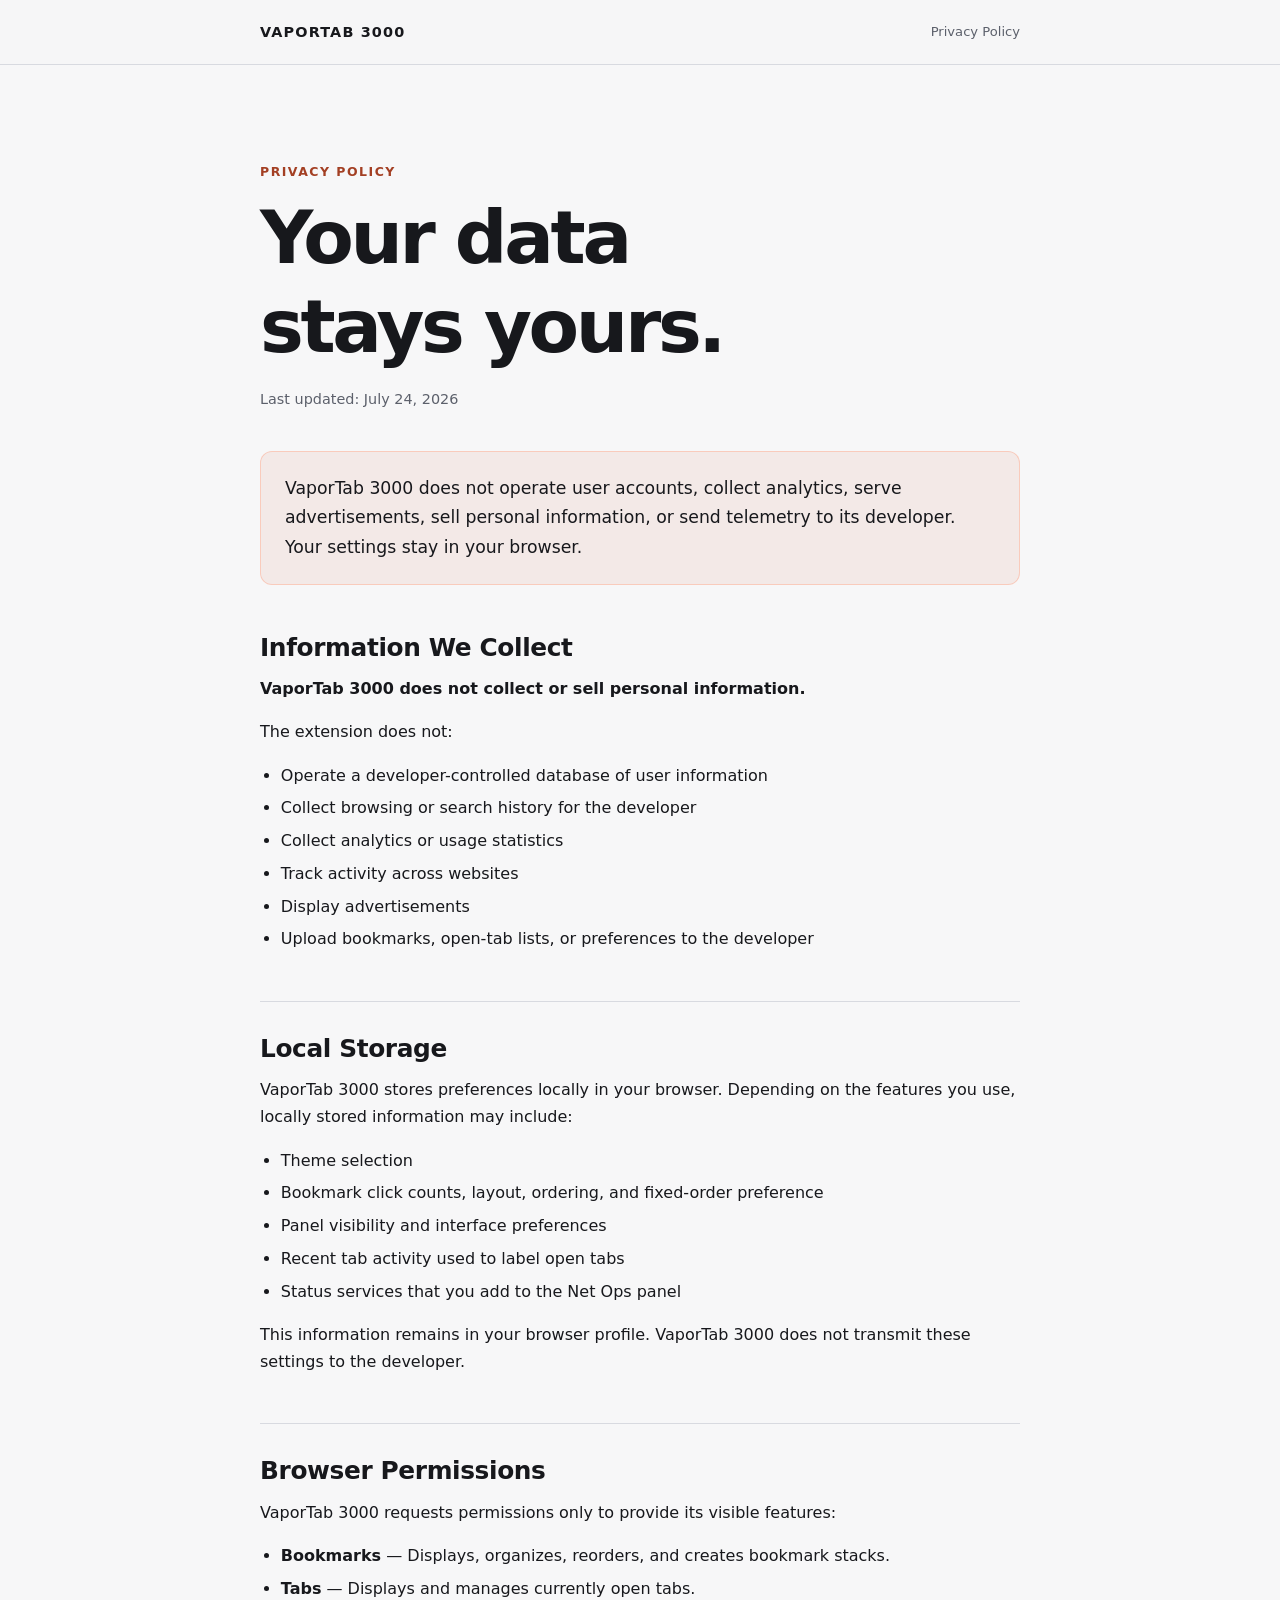
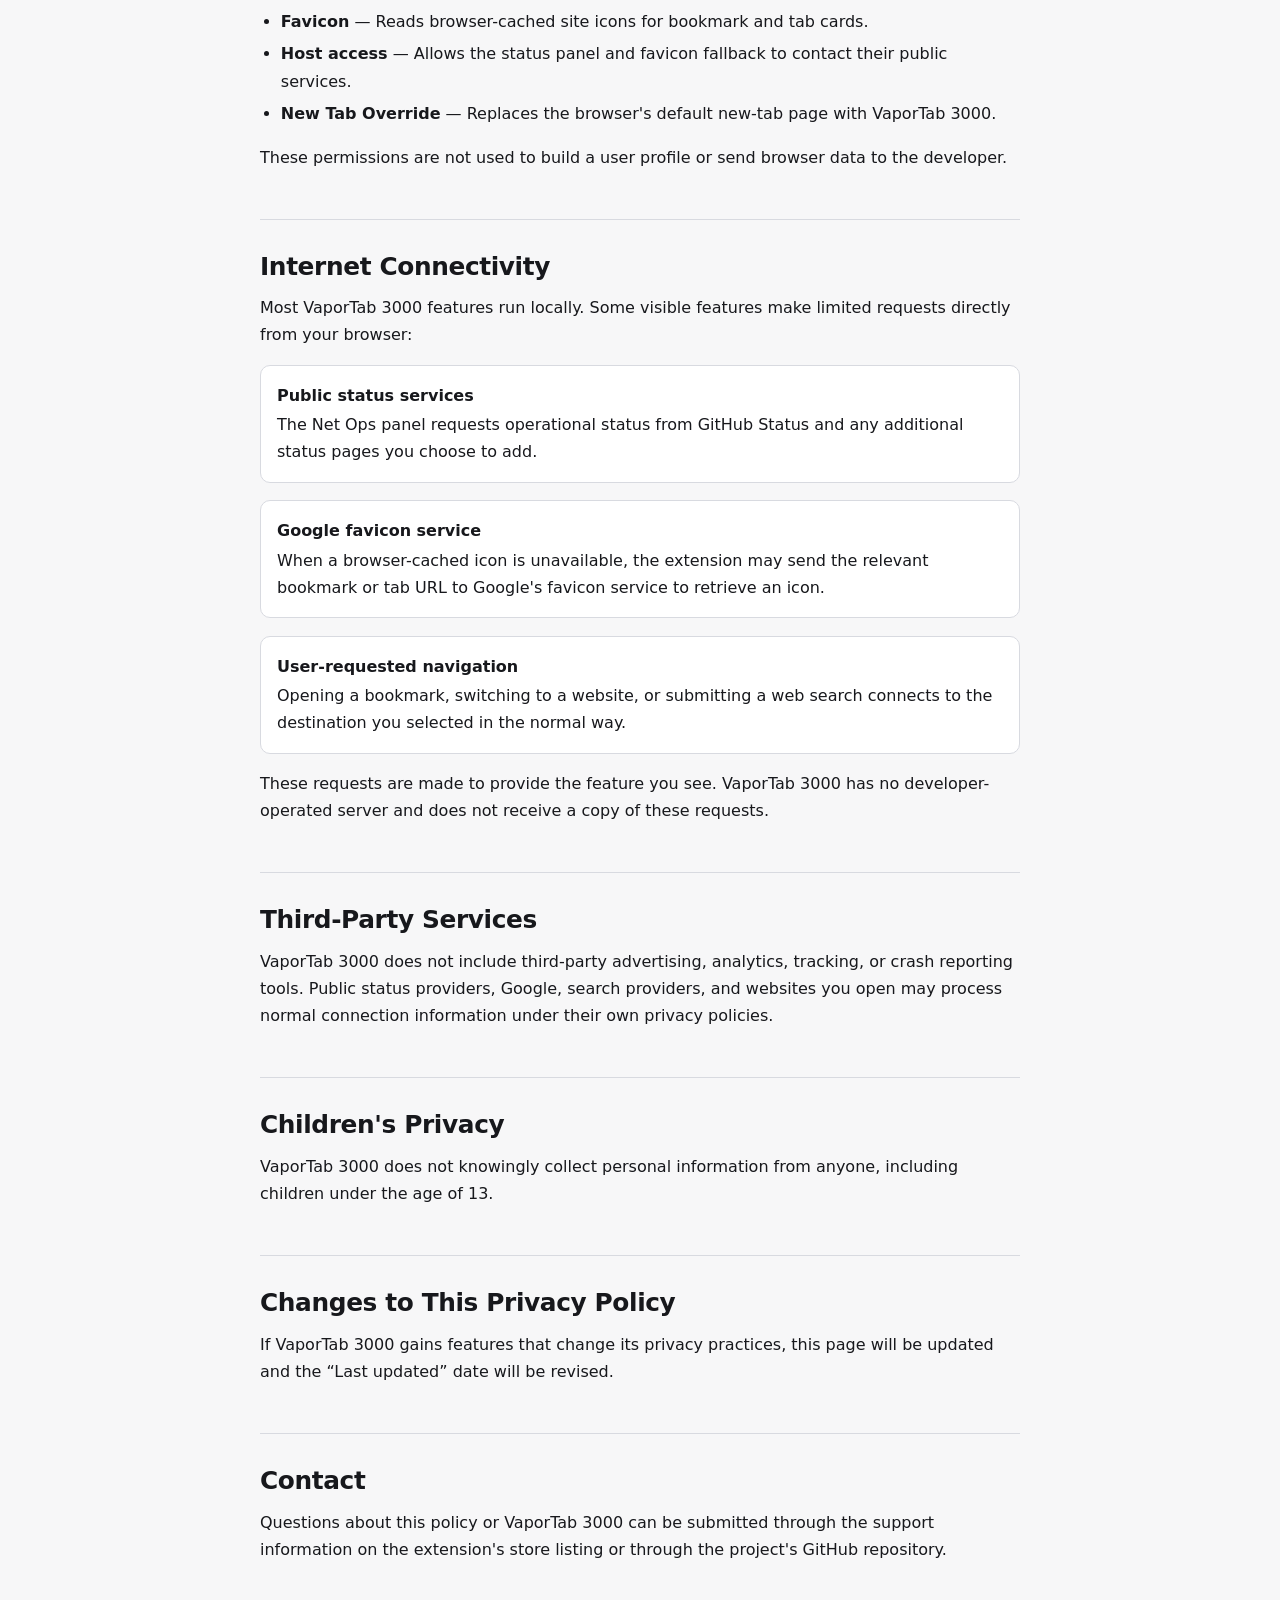
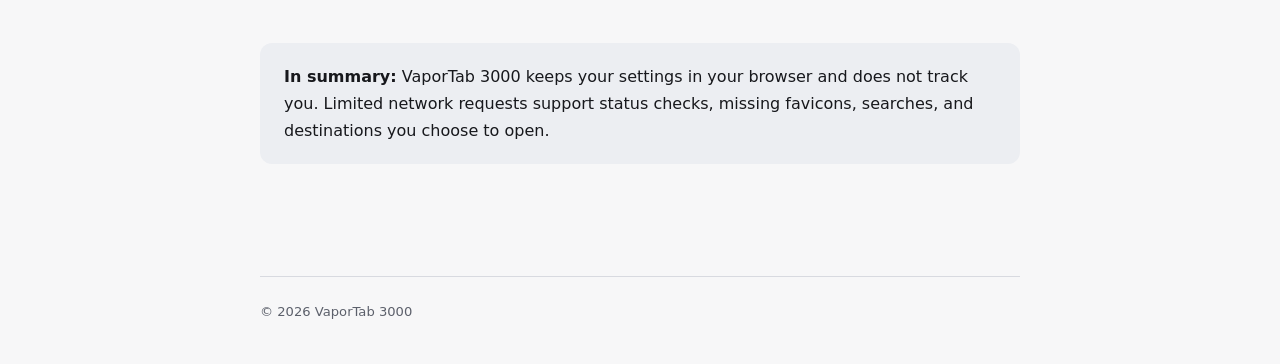
==== index.html @ 1e695dc2 "prepare for release on chrome extention store and firefox extention store" ====
<!doctype html>
<html lang="en">
<head>
  <meta charset="utf-8">
  <meta name="viewport" content="width=device-width, initial-scale=1">
  <meta name="description" content="Privacy Policy for the VaporTab 3000 browser extension.">
  <meta name="color-scheme" content="dark light">
  <title>Privacy Policy | VaporTab 3000</title>
  <style>
    :root {
      color-scheme: dark;
      --background: #111217;
      --surface: #191b22;
      --surface-raised: #20232c;
      --border: #343845;
      --text: #f2f3f7;
      --muted: #b6bac6;
      --accent: #ff9b7a;
      --accent-soft: rgba(255, 155, 122, 0.12);
      --link: #ffc964;
      --content-width: 760px;
    }

    * {
      box-sizing: border-box;
    }

    html {
      scroll-behavior: smooth;
    }

    body {
      min-height: 100vh;
      margin: 0;
      background: var(--background);
      color: var(--text);
      font-family: Inter, ui-sans-serif, system-ui, -apple-system, BlinkMacSystemFont, "Segoe UI", sans-serif;
      font-size: 1rem;
      line-height: 1.7;
    }

    a {
      color: var(--link);
      text-underline-offset: 0.18em;
    }

    a:hover {
      text-decoration-thickness: 2px;
    }

    .site-header {
      border-bottom: 1px solid var(--border);
      background: rgba(17, 18, 23, 0.92);
    }

    .header-inner,
    main,
    footer {
      width: min(calc(100% - 2rem), var(--content-width));
      margin-inline: auto;
    }

    .header-inner {
      display: flex;
      align-items: center;
      justify-content: space-between;
      min-height: 64px;
      gap: 1rem;
    }

    .brand {
      color: var(--text);
      font-size: 0.9rem;
      font-weight: 750;
      letter-spacing: 0.08em;
      text-decoration: none;
      text-transform: uppercase;
    }

    .document-label {
      color: var(--muted);
      font-size: 0.82rem;
    }

    main {
      padding-block: clamp(3rem, 8vw, 6rem);
    }

    .eyebrow {
      margin: 0 0 0.75rem;
      color: var(--accent);
      font-size: 0.78rem;
      font-weight: 750;
      letter-spacing: 0.12em;
      text-transform: uppercase;
    }

    h1,
    h2 {
      line-height: 1.2;
      text-wrap: balance;
    }

    h1 {
      max-width: 12ch;
      margin: 0;
      font-size: clamp(2.4rem, 8vw, 4.6rem);
      letter-spacing: -0.045em;
    }

    h2 {
      margin: 0 0 0.8rem;
      font-size: clamp(1.25rem, 3vw, 1.55rem);
      letter-spacing: -0.015em;
    }

    p,
    ul {
      margin-top: 0;
    }

    .updated {
      margin: 1rem 0 0;
      color: var(--muted);
      font-size: 0.9rem;
    }

    .summary {
      margin: 2.5rem 0 1rem;
      padding: 1.35rem 1.5rem;
      border: 1px solid rgba(255, 155, 122, 0.4);
      border-radius: 12px;
      background: var(--accent-soft);
      font-size: 1.08rem;
    }

    .summary strong {
      color: var(--accent);
    }

    .policy-section {
      padding-block: 2rem;
      border-bottom: 1px solid var(--border);
    }

    .policy-section:last-of-type {
      border-bottom: 0;
    }

    ul {
      padding-left: 1.3rem;
    }

    li + li {
      margin-top: 0.35rem;
    }

    .service-list {
      display: grid;
      gap: 0.75rem;
      padding: 0;
      list-style: none;
    }

    .service-list li {
      padding: 1rem;
      border: 1px solid var(--border);
      border-radius: 10px;
      background: var(--surface);
    }

    .service-list strong {
      display: block;
      margin-bottom: 0.15rem;
      color: var(--text);
    }

    .closing {
      margin-top: 2rem;
      padding: 1.25rem 1.5rem;
      border-radius: 12px;
      background: var(--surface-raised);
    }

    footer {
      padding-block: 1.5rem 2.5rem;
      border-top: 1px solid var(--border);
      color: var(--muted);
      font-size: 0.82rem;
    }

    footer p {
      margin: 0;
    }

    @media (max-width: 520px) {
      .header-inner {
        align-items: flex-start;
        flex-direction: column;
        justify-content: center;
        padding-block: 0.8rem;
      }

      .summary,
      .closing {
        padding: 1.1rem;
      }
    }

    @media (prefers-color-scheme: light) {
      :root {
        color-scheme: light;
        --background: #f7f7f8;
        --surface: #ffffff;
        --surface-raised: #eceef2;
        --border: #d8dae0;
        --text: #17181c;
        --muted: #5c606b;
        --accent: #a33f23;
        --accent-soft: rgba(196, 75, 42, 0.08);
        --link: #875500;
      }

      .site-header {
        background: rgba(247, 247, 248, 0.92);
      }
    }

    @media print {
      :root {
        color-scheme: light;
        --background: #ffffff;
        --surface: #ffffff;
        --surface-raised: #f3f3f3;
        --border: #cccccc;
        --text: #000000;
        --muted: #444444;
        --accent: #000000;
        --accent-soft: #f3f3f3;
        --link: #000000;
      }

      .site-header {
        display: none;
      }

      main {
        padding-block: 0;
      }
    }
  </style>
</head>
<body>
  <header class="site-header">
    <div class="header-inner">
      <a class="brand" href="./" aria-label="VaporTab 3000 privacy policy">VaporTab 3000</a>
      <span class="document-label">Privacy Policy</span>
    </div>
  </header>

  <main>
    <p class="eyebrow">Privacy Policy</p>
    <h1>Your data stays yours.</h1>
    <p class="updated">Last updated: <time datetime="2026-07-24">July 24, 2026</time></p>

    <p class="summary">
      VaporTab 3000 does not operate user accounts, collect analytics, serve advertisements,
      sell personal information, or send telemetry to its developer. Your settings stay in
      your browser.
    </p>

    <section class="policy-section" aria-labelledby="information">
      <h2 id="information">Information We Collect</h2>
      <p><strong>VaporTab 3000 does not collect or sell personal information.</strong></p>
      <p>The extension does not:</p>
      <ul>
        <li>Operate a developer-controlled database of user information</li>
        <li>Collect browsing or search history for the developer</li>
        <li>Collect analytics or usage statistics</li>
        <li>Track activity across websites</li>
        <li>Display advertisements</li>
        <li>Upload bookmarks, open-tab lists, or preferences to the developer</li>
      </ul>
    </section>

    <section class="policy-section" aria-labelledby="local-storage">
      <h2 id="local-storage">Local Storage</h2>
      <p>
        VaporTab 3000 stores preferences locally in your browser. Depending on the features
        you use, locally stored information may include:
      </p>
      <ul>
        <li>Theme selection</li>
        <li>Bookmark click counts, layout, ordering, and fixed-order preference</li>
        <li>Panel visibility and interface preferences</li>
        <li>Recent tab activity used to label open tabs</li>
        <li>Status services that you add to the Net Ops panel</li>
      </ul>
      <p>
        This information remains in your browser profile. VaporTab 3000 does not transmit
        these settings to the developer.
      </p>
    </section>

    <section class="policy-section" aria-labelledby="permissions">
      <h2 id="permissions">Browser Permissions</h2>
      <p>VaporTab 3000 requests permissions only to provide its visible features:</p>
      <ul>
        <li><strong>Bookmarks</strong> — Displays, organizes, reorders, and creates bookmark stacks.</li>
        <li><strong>Tabs</strong> — Displays and manages currently open tabs.</li>
        <li><strong>Favicon</strong> — Reads browser-cached site icons for bookmark and tab cards.</li>
        <li><strong>Host access</strong> — Allows the status panel and favicon fallback to contact their public services.</li>
        <li><strong>New Tab Override</strong> — Replaces the browser's default new-tab page with VaporTab 3000.</li>
      </ul>
      <p>These permissions are not used to build a user profile or send browser data to the developer.</p>
    </section>

    <section class="policy-section" aria-labelledby="connectivity">
      <h2 id="connectivity">Internet Connectivity</h2>
      <p>
        Most VaporTab 3000 features run locally. Some visible features make limited requests
        directly from your browser:
      </p>
      <ul class="service-list">
        <li>
          <strong>Public status services</strong>
          The Net Ops panel requests operational status from GitHub Status and any additional
          status pages you choose to add.
        </li>
        <li>
          <strong>Google favicon service</strong>
          When a browser-cached icon is unavailable, the extension may send the relevant
          bookmark or tab URL to Google's favicon service to retrieve an icon.
        </li>
        <li>
          <strong>User-requested navigation</strong>
          Opening a bookmark, switching to a website, or submitting a web search connects to
          the destination you selected in the normal way.
        </li>
      </ul>
      <p>
        These requests are made to provide the feature you see. VaporTab 3000 has no
        developer-operated server and does not receive a copy of these requests.
      </p>
    </section>

    <section class="policy-section" aria-labelledby="third-parties">
      <h2 id="third-parties">Third-Party Services</h2>
      <p>
        VaporTab 3000 does not include third-party advertising, analytics, tracking, or crash
        reporting tools. Public status providers, Google, search providers, and websites you
        open may process normal connection information under their own privacy policies.
      </p>
    </section>

    <section class="policy-section" aria-labelledby="children">
      <h2 id="children">Children's Privacy</h2>
      <p>
        VaporTab 3000 does not knowingly collect personal information from anyone, including
        children under the age of 13.
      </p>
    </section>

    <section class="policy-section" aria-labelledby="changes">
      <h2 id="changes">Changes to This Privacy Policy</h2>
      <p>
        If VaporTab 3000 gains features that change its privacy practices, this page will be
        updated and the “Last updated” date will be revised.
      </p>
    </section>

    <section class="policy-section" aria-labelledby="contact">
      <h2 id="contact">Contact</h2>
      <p>
        Questions about this policy or VaporTab 3000 can be submitted through the support
        information on the extension's store listing or through the project's GitHub repository.
      </p>
    </section>

    <p class="closing">
      <strong>In summary:</strong> VaporTab 3000 keeps your settings in your browser and does
      not track you. Limited network requests support status checks, missing favicons, searches,
      and destinations you choose to open.
    </p>
  </main>

  <footer>
    <p>&copy; 2026 VaporTab 3000</p>
  </footer>
</body>
</html>
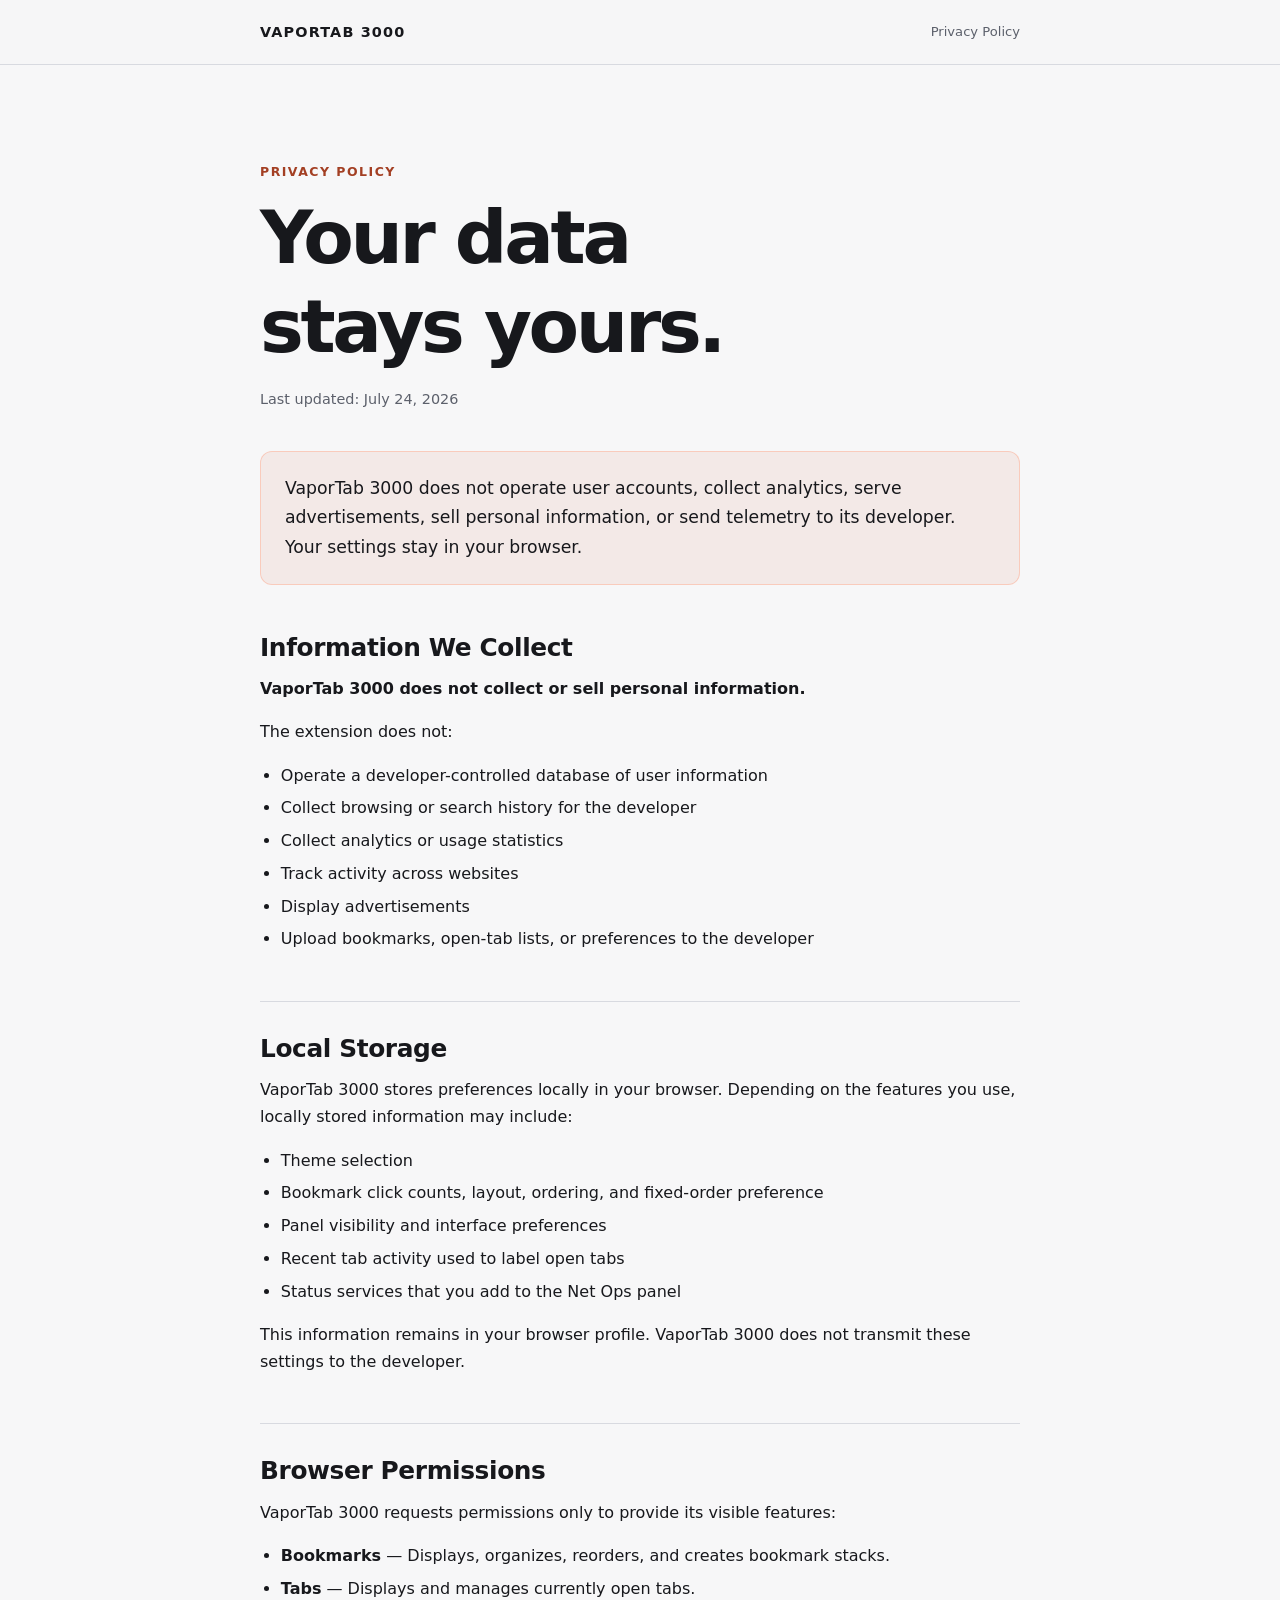
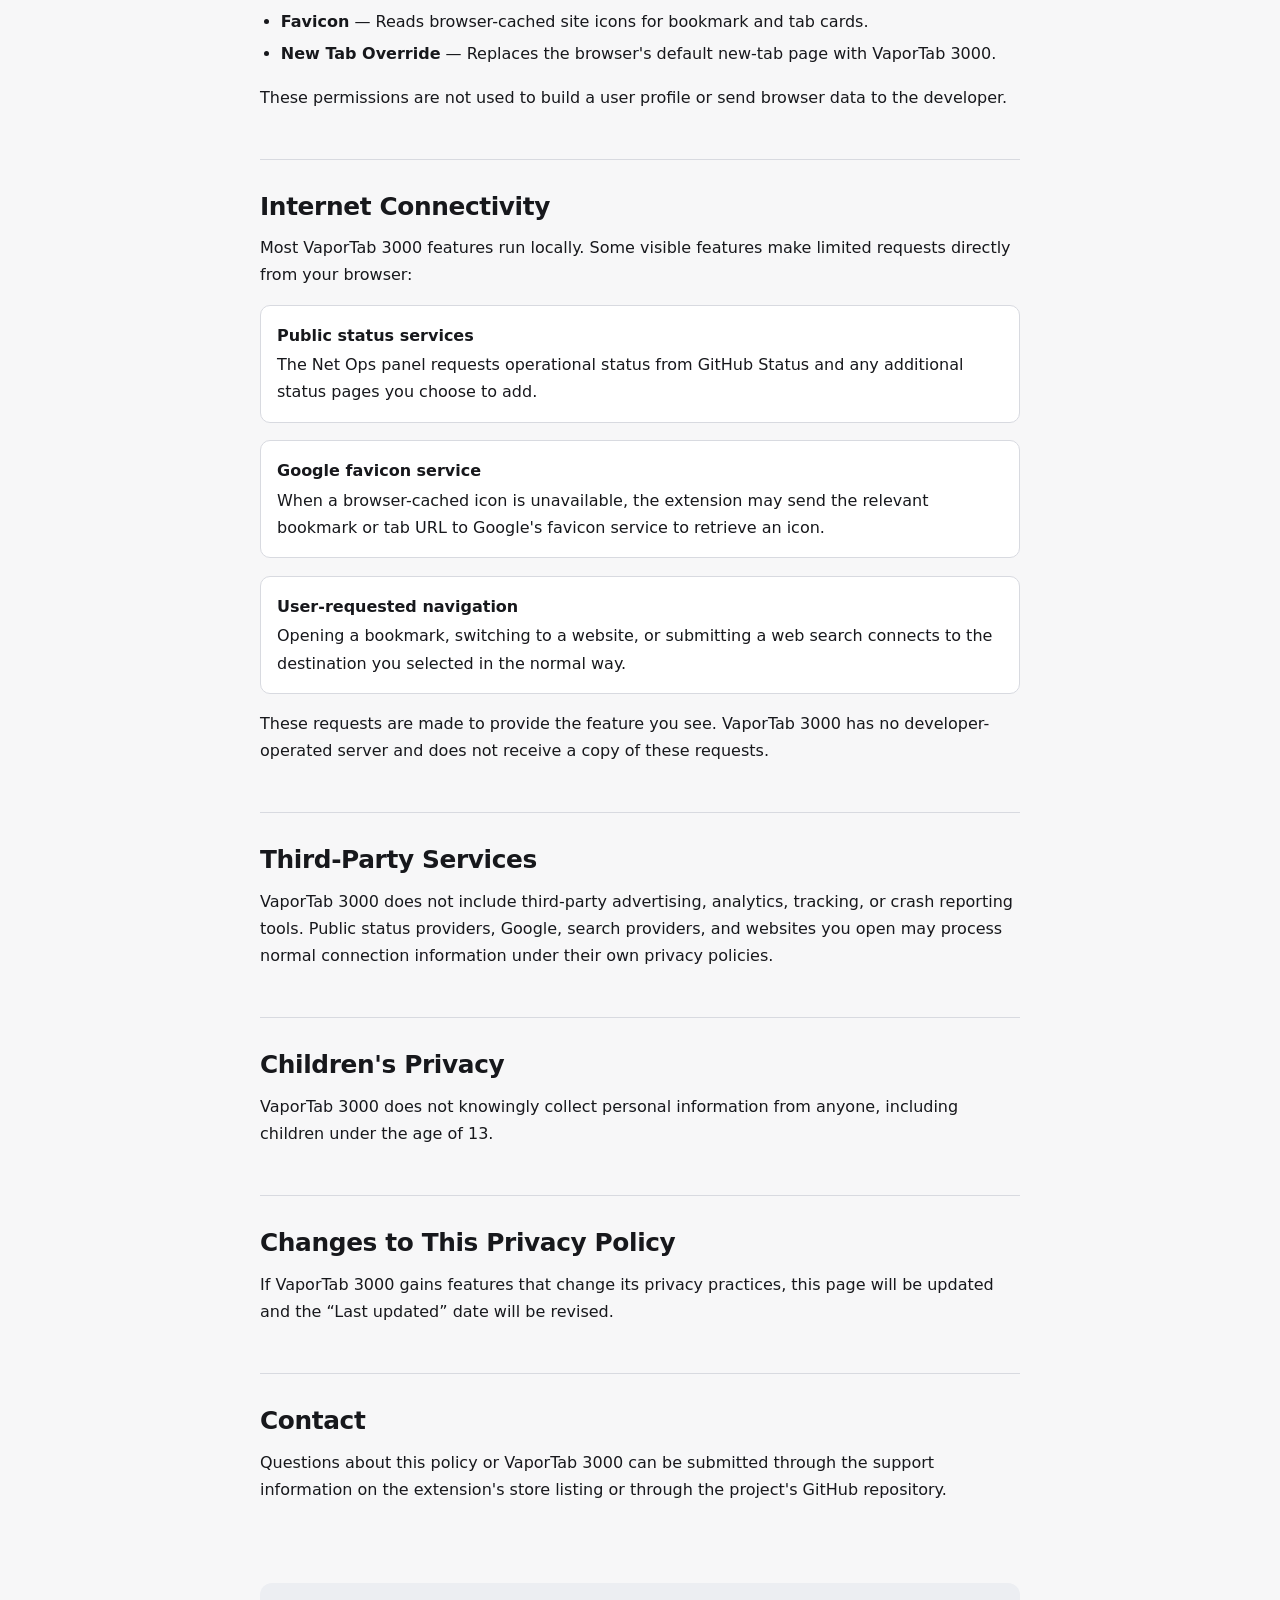
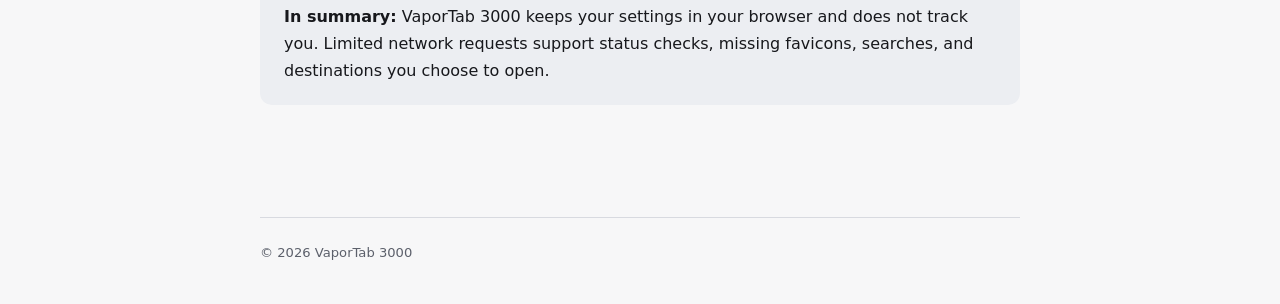
==== commit ea2f21b6: "prepare for release on chrome extention store and firefox extention store" ====
--- a/index.html
+++ b/index.html
@@ -309,7 +309,6 @@
         <li><strong>Bookmarks</strong> — Displays, organizes, reorders, and creates bookmark stacks.</li>
         <li><strong>Tabs</strong> — Displays and manages currently open tabs.</li>
         <li><strong>Favicon</strong> — Reads browser-cached site icons for bookmark and tab cards.</li>
-        <li><strong>Host access</strong> — Allows the status panel and favicon fallback to contact their public services.</li>
         <li><strong>New Tab Override</strong> — Replaces the browser's default new-tab page with VaporTab 3000.</li>
       </ul>
       <p>These permissions are not used to build a user profile or send browser data to the developer.</p>
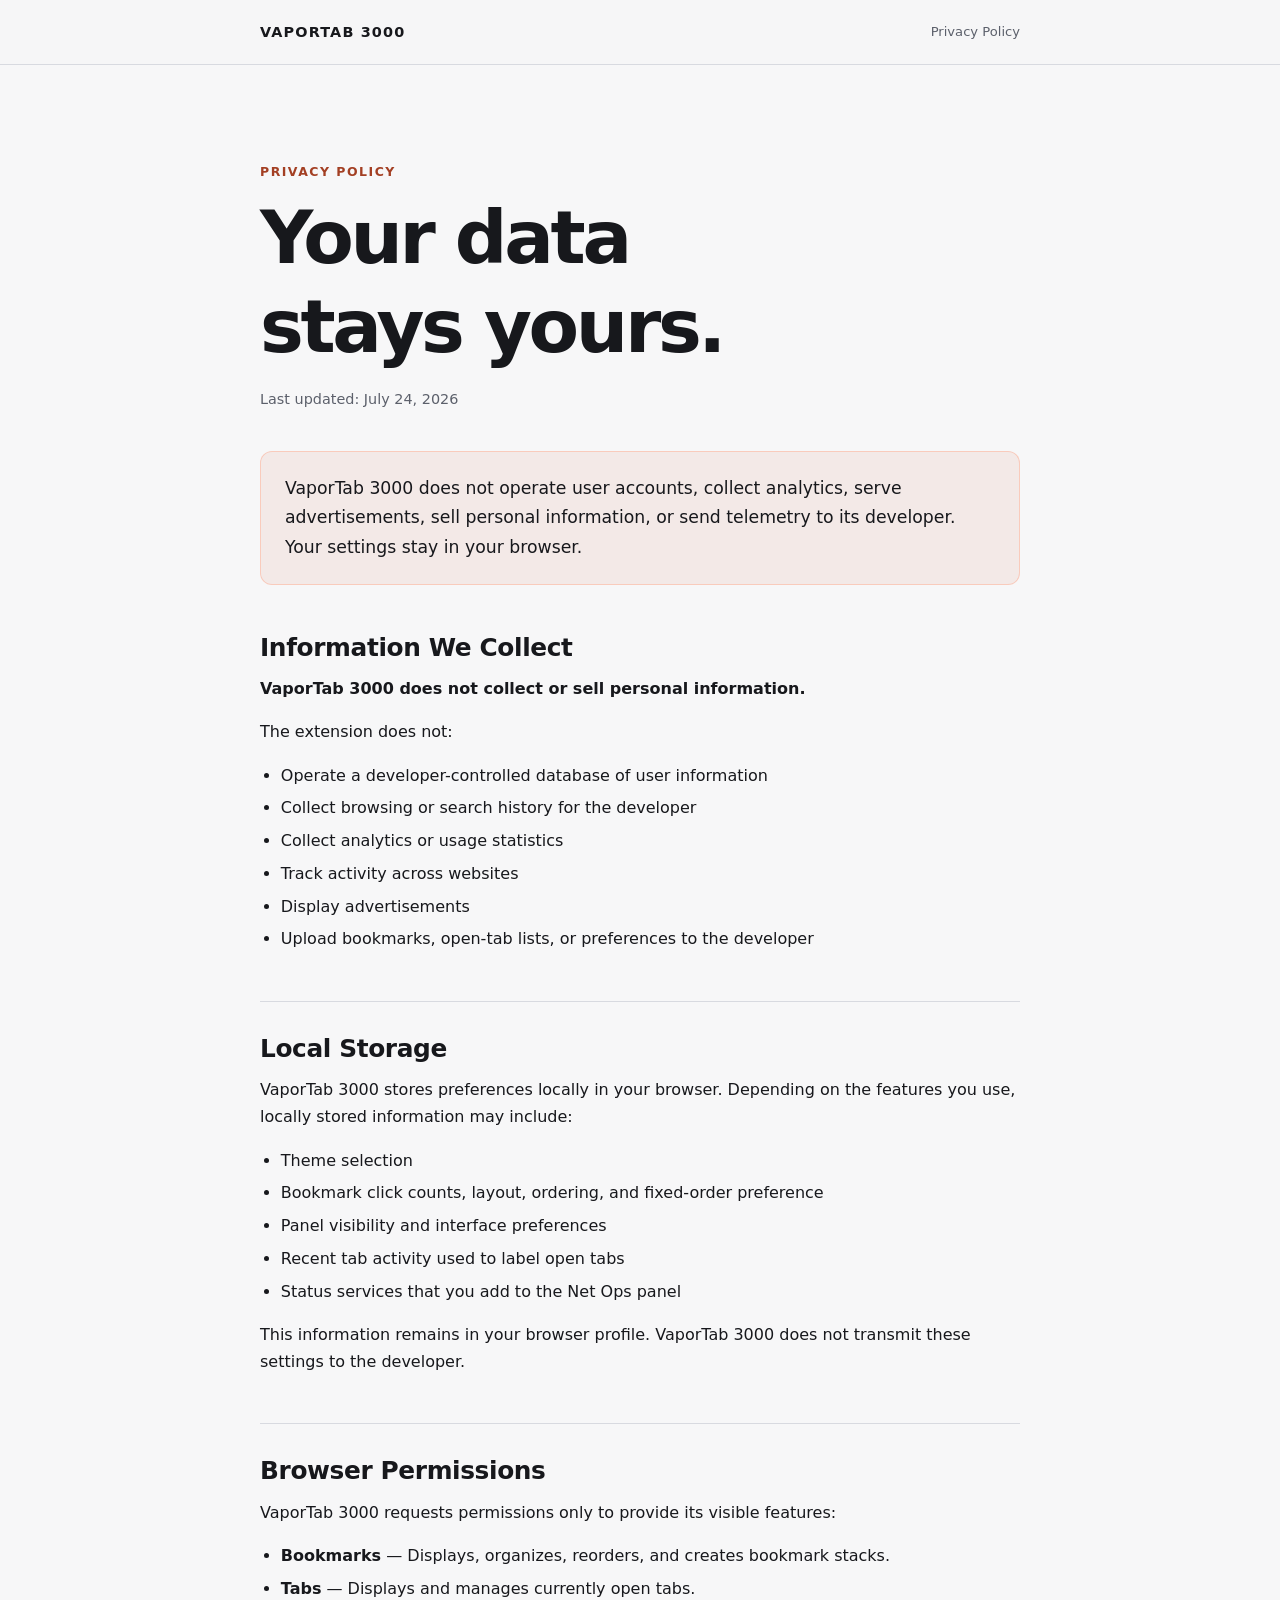
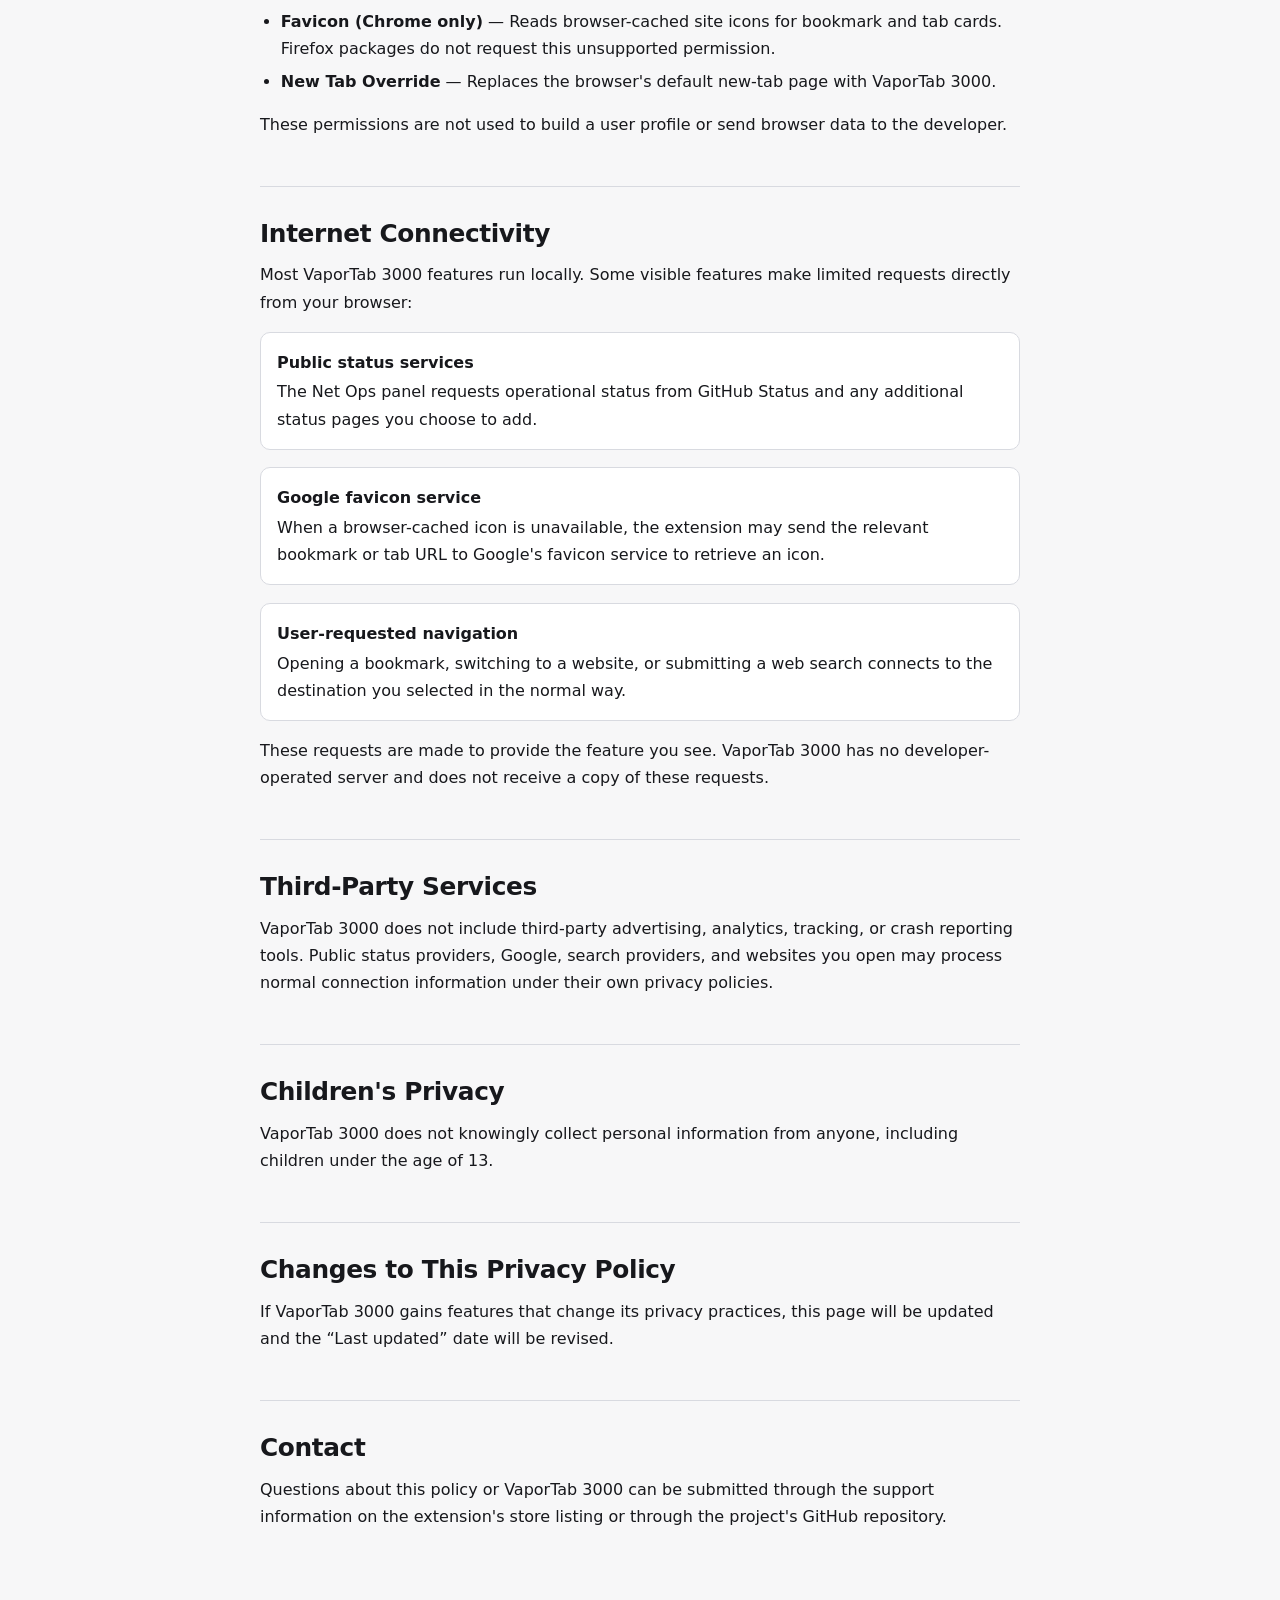
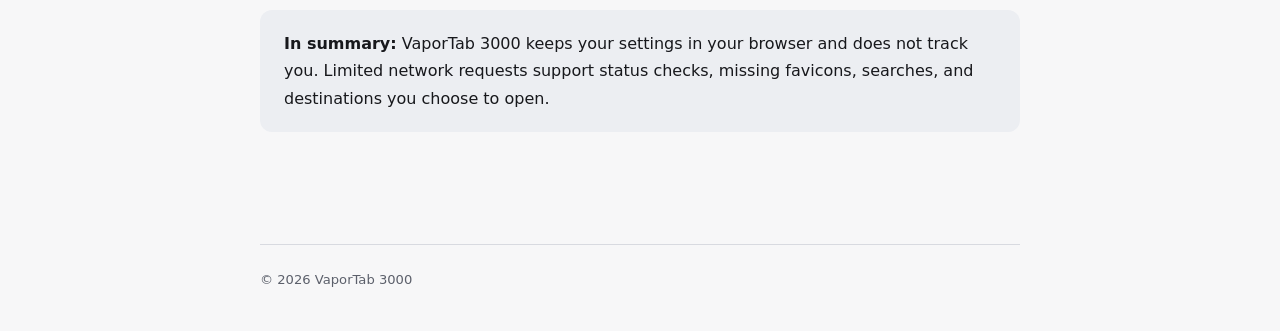
==== commit 063b4654: "corrected issue with firefox not needing favicion permisions" ====
--- a/index.html
+++ b/index.html
@@ -308,7 +308,7 @@
       <ul>
         <li><strong>Bookmarks</strong> — Displays, organizes, reorders, and creates bookmark stacks.</li>
         <li><strong>Tabs</strong> — Displays and manages currently open tabs.</li>
-        <li><strong>Favicon</strong> — Reads browser-cached site icons for bookmark and tab cards.</li>
+        <li><strong>Favicon (Chrome only)</strong> — Reads browser-cached site icons for bookmark and tab cards. Firefox packages do not request this unsupported permission.</li>
         <li><strong>New Tab Override</strong> — Replaces the browser's default new-tab page with VaporTab 3000.</li>
       </ul>
       <p>These permissions are not used to build a user profile or send browser data to the developer.</p>
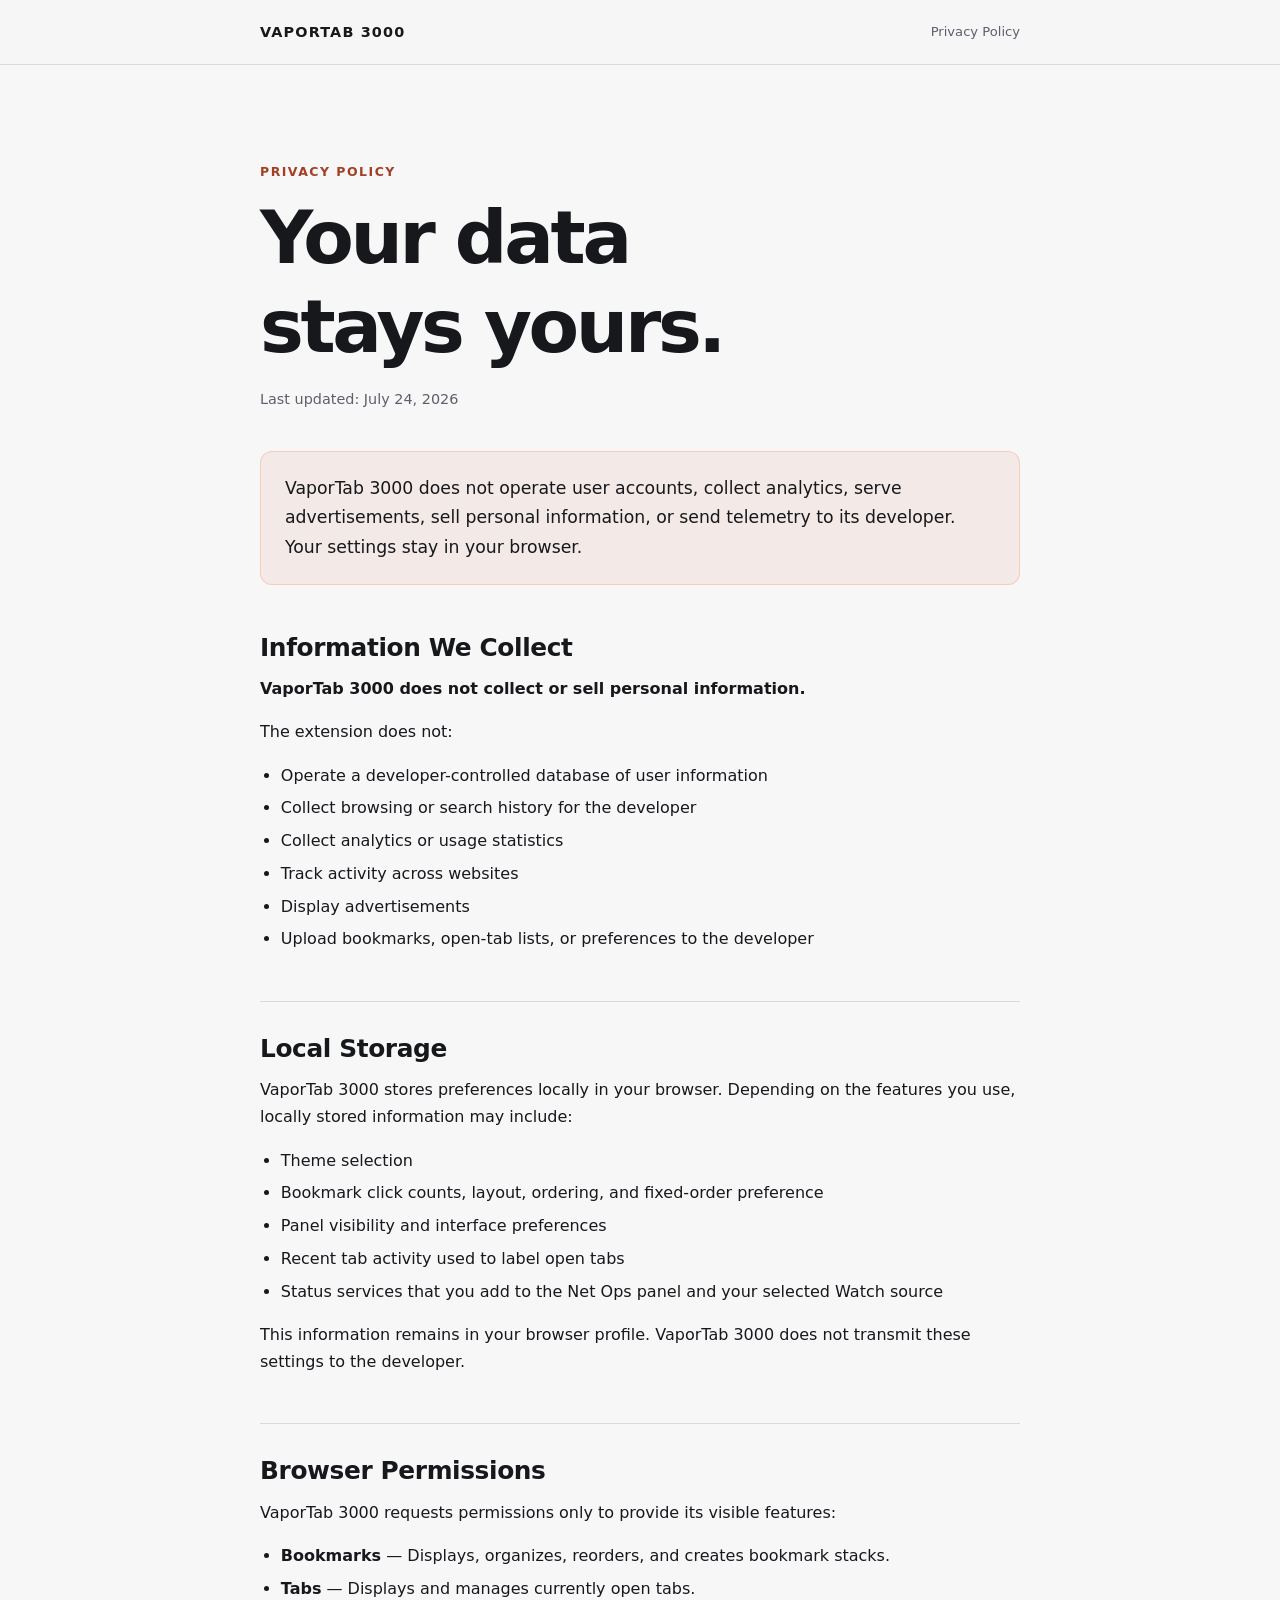
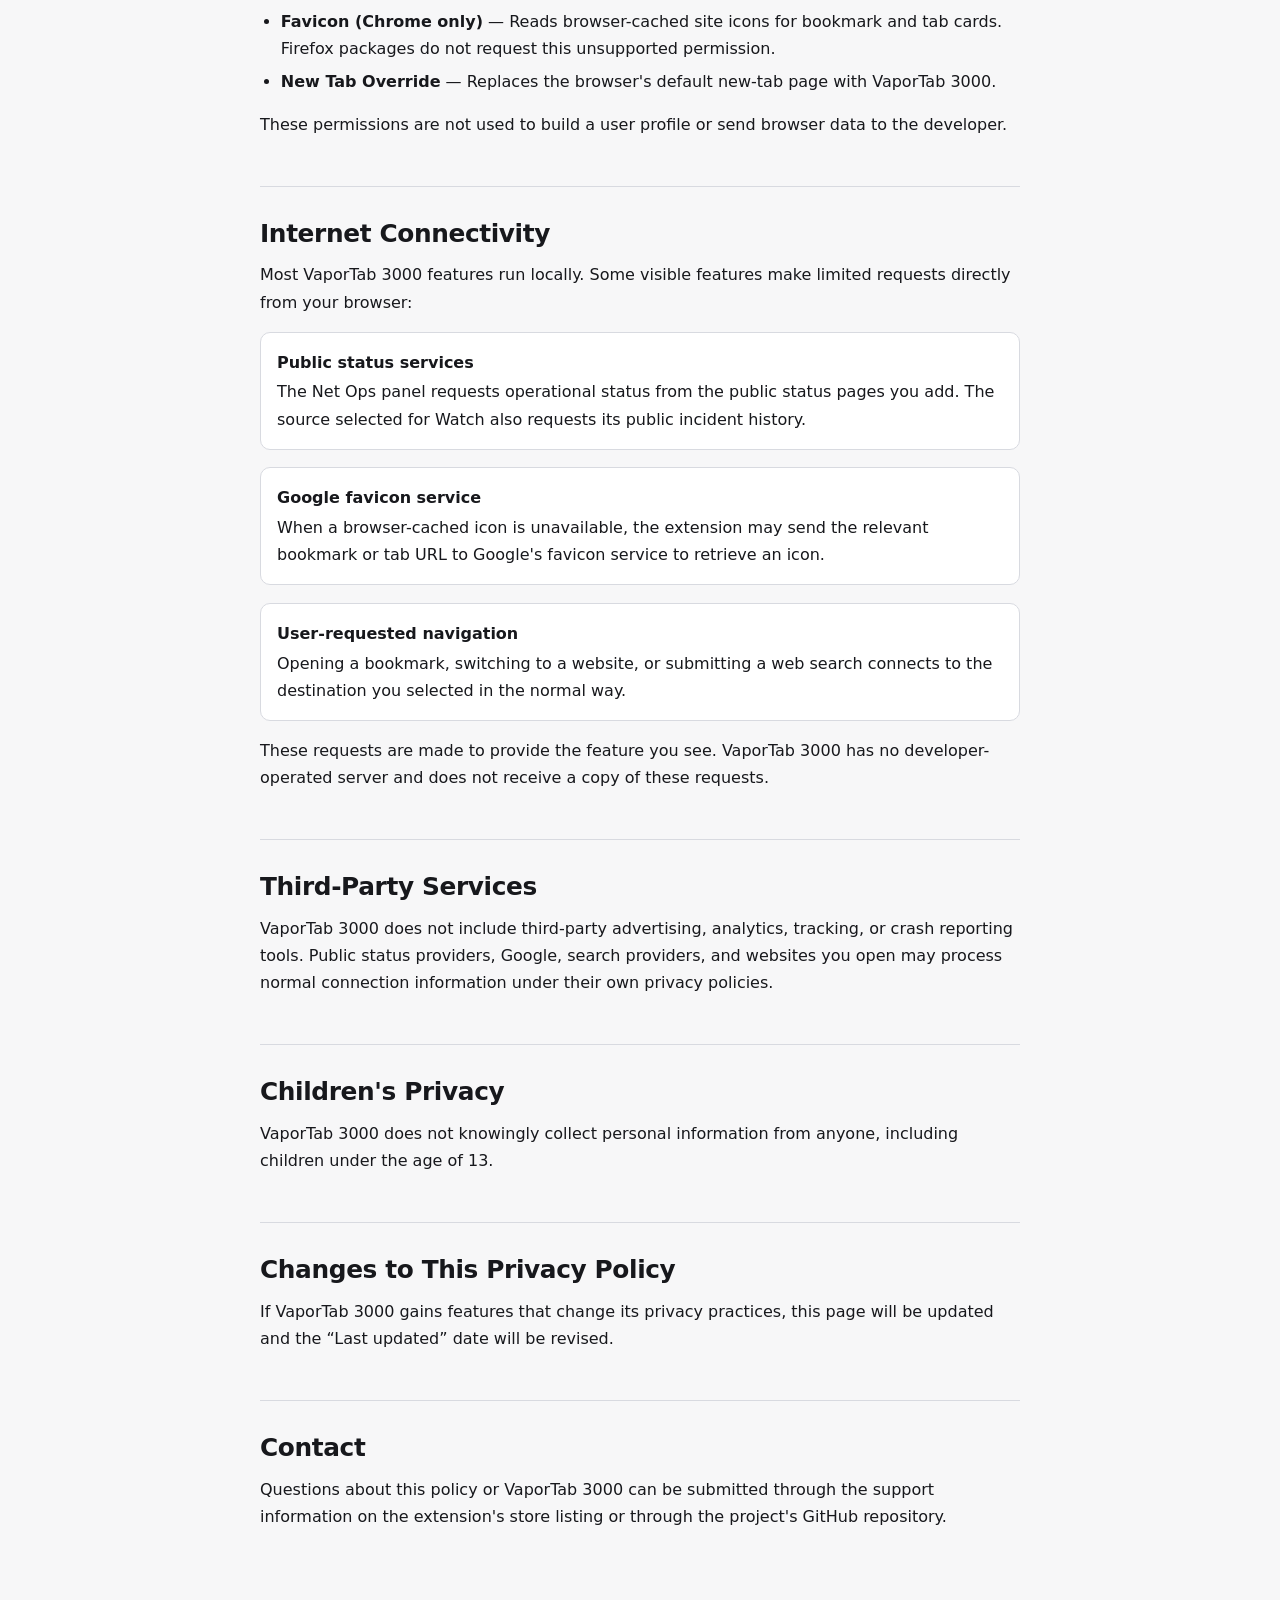
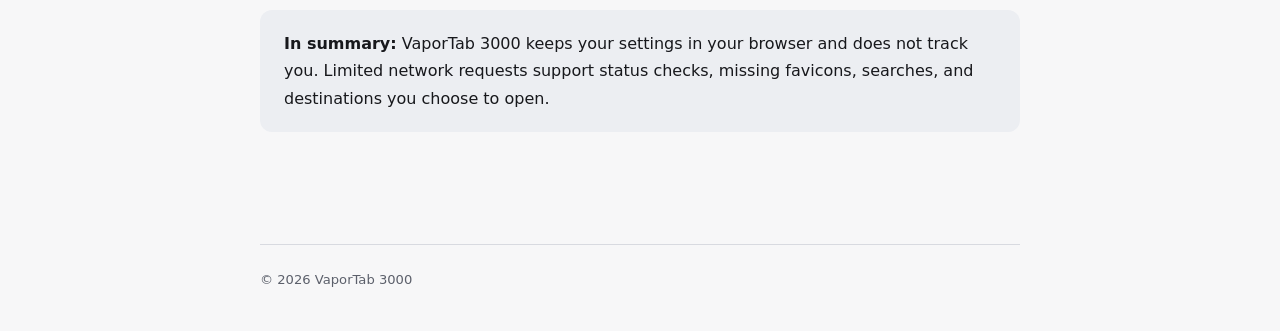
==== commit edbb218a: "feat: add guided tour, stack editing, and configurable Net Ops" ====
--- a/index.html
+++ b/index.html
@@ -294,7 +294,7 @@
         <li>Bookmark click counts, layout, ordering, and fixed-order preference</li>
         <li>Panel visibility and interface preferences</li>
         <li>Recent tab activity used to label open tabs</li>
-        <li>Status services that you add to the Net Ops panel</li>
+        <li>Status services that you add to the Net Ops panel and your selected Watch source</li>
       </ul>
       <p>
         This information remains in your browser profile. VaporTab 3000 does not transmit
@@ -323,8 +323,8 @@
       <ul class="service-list">
         <li>
           <strong>Public status services</strong>
-          The Net Ops panel requests operational status from GitHub Status and any additional
-          status pages you choose to add.
+          The Net Ops panel requests operational status from the public status pages you add.
+          The source selected for Watch also requests its public incident history.
         </li>
         <li>
           <strong>Google favicon service</strong>
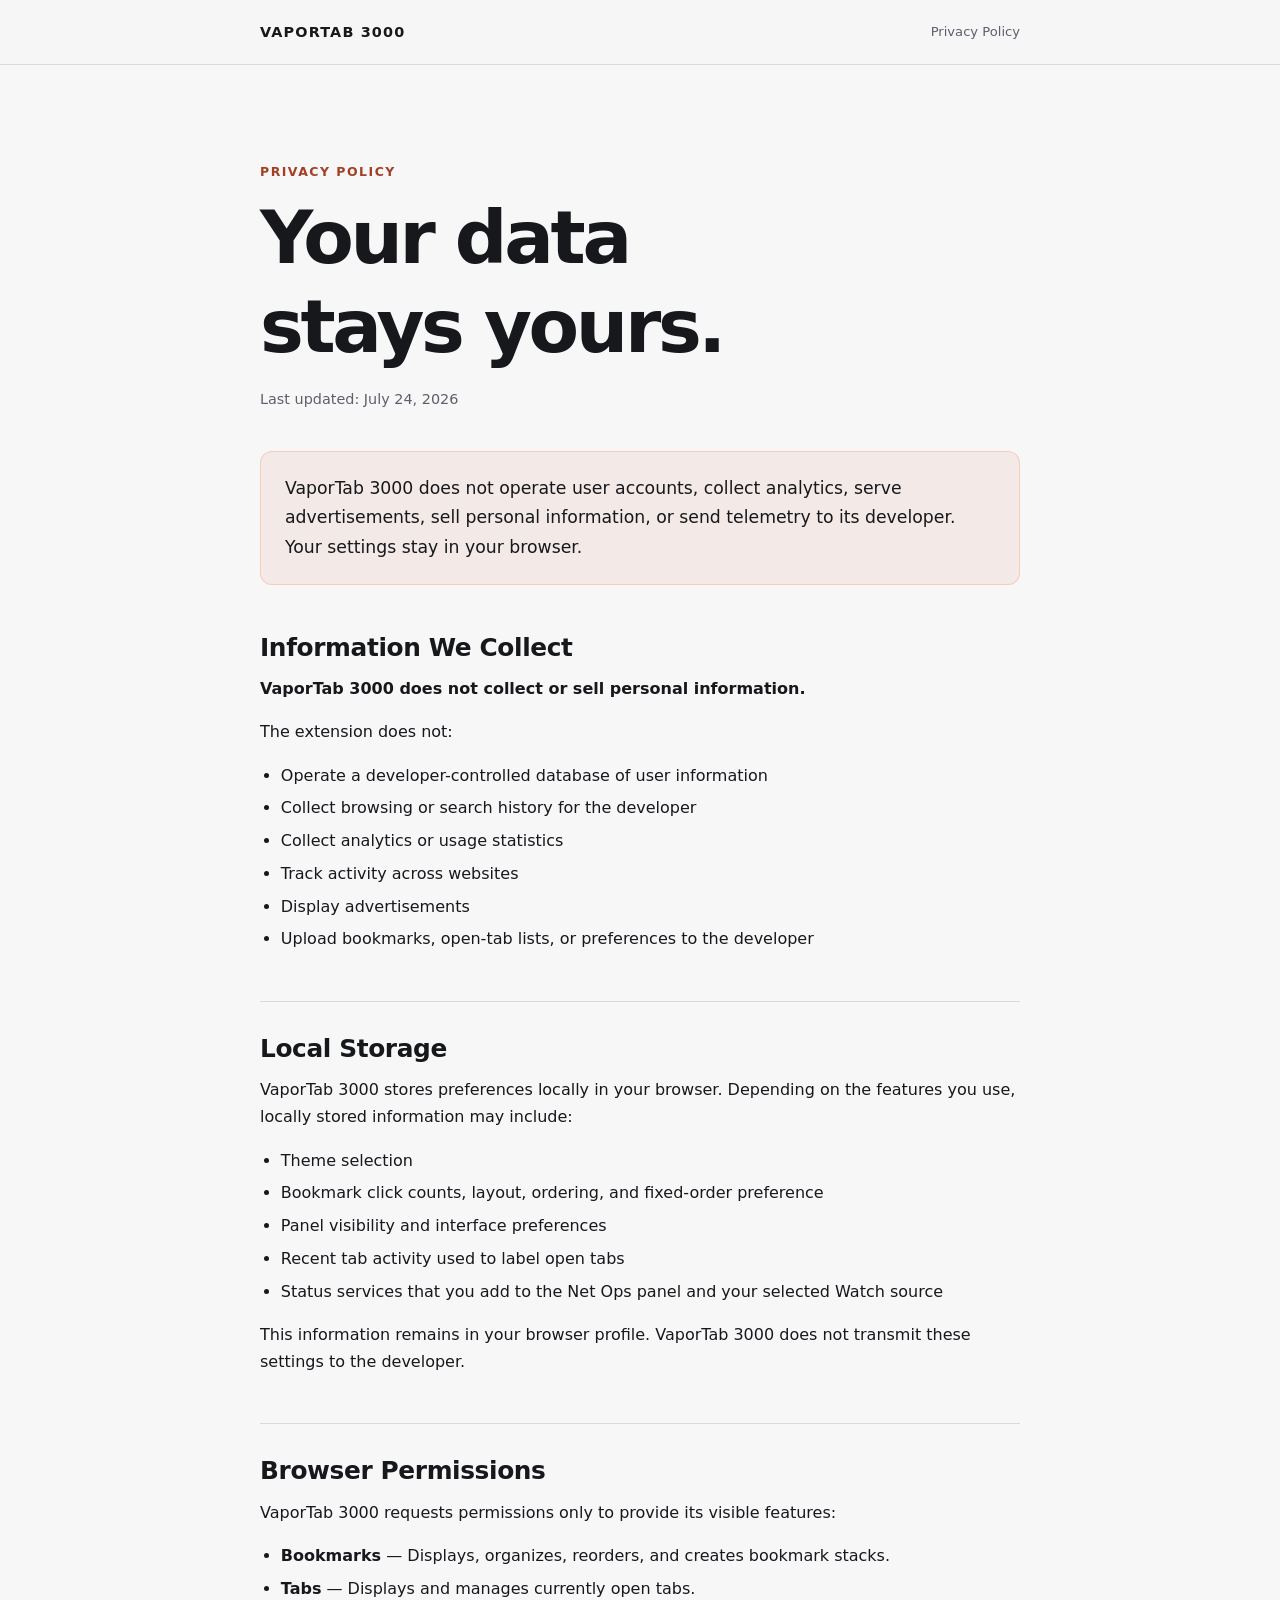
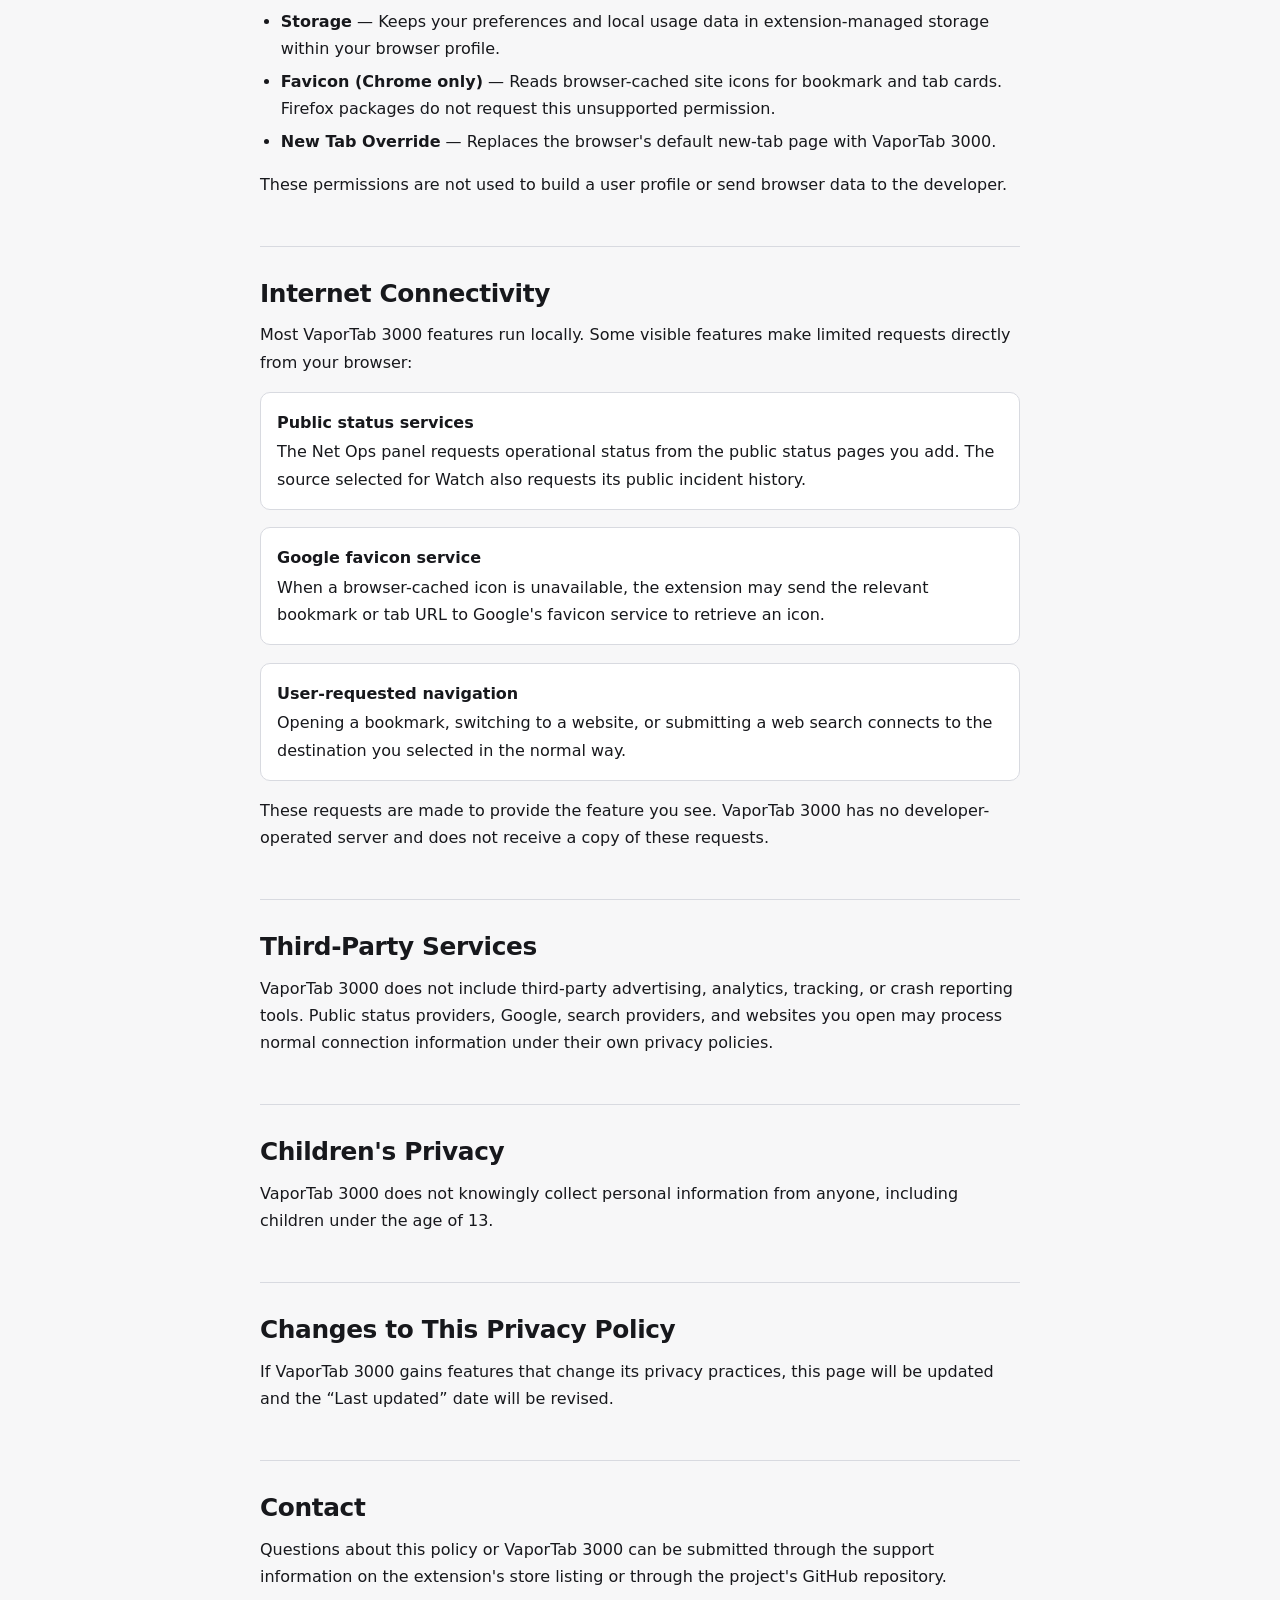
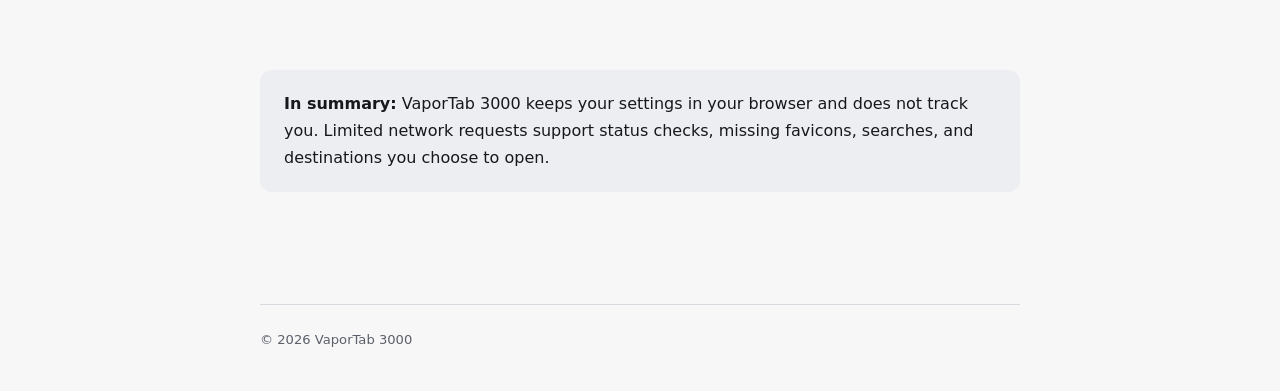
==== commit d6db3a19: "feat: migrate settings to extension storage for update persistence" ====
--- a/index.html
+++ b/index.html
@@ -308,6 +308,7 @@
       <ul>
         <li><strong>Bookmarks</strong> — Displays, organizes, reorders, and creates bookmark stacks.</li>
         <li><strong>Tabs</strong> — Displays and manages currently open tabs.</li>
+        <li><strong>Storage</strong> — Keeps your preferences and local usage data in extension-managed storage within your browser profile.</li>
         <li><strong>Favicon (Chrome only)</strong> — Reads browser-cached site icons for bookmark and tab cards. Firefox packages do not request this unsupported permission.</li>
         <li><strong>New Tab Override</strong> — Replaces the browser's default new-tab page with VaporTab 3000.</li>
       </ul>
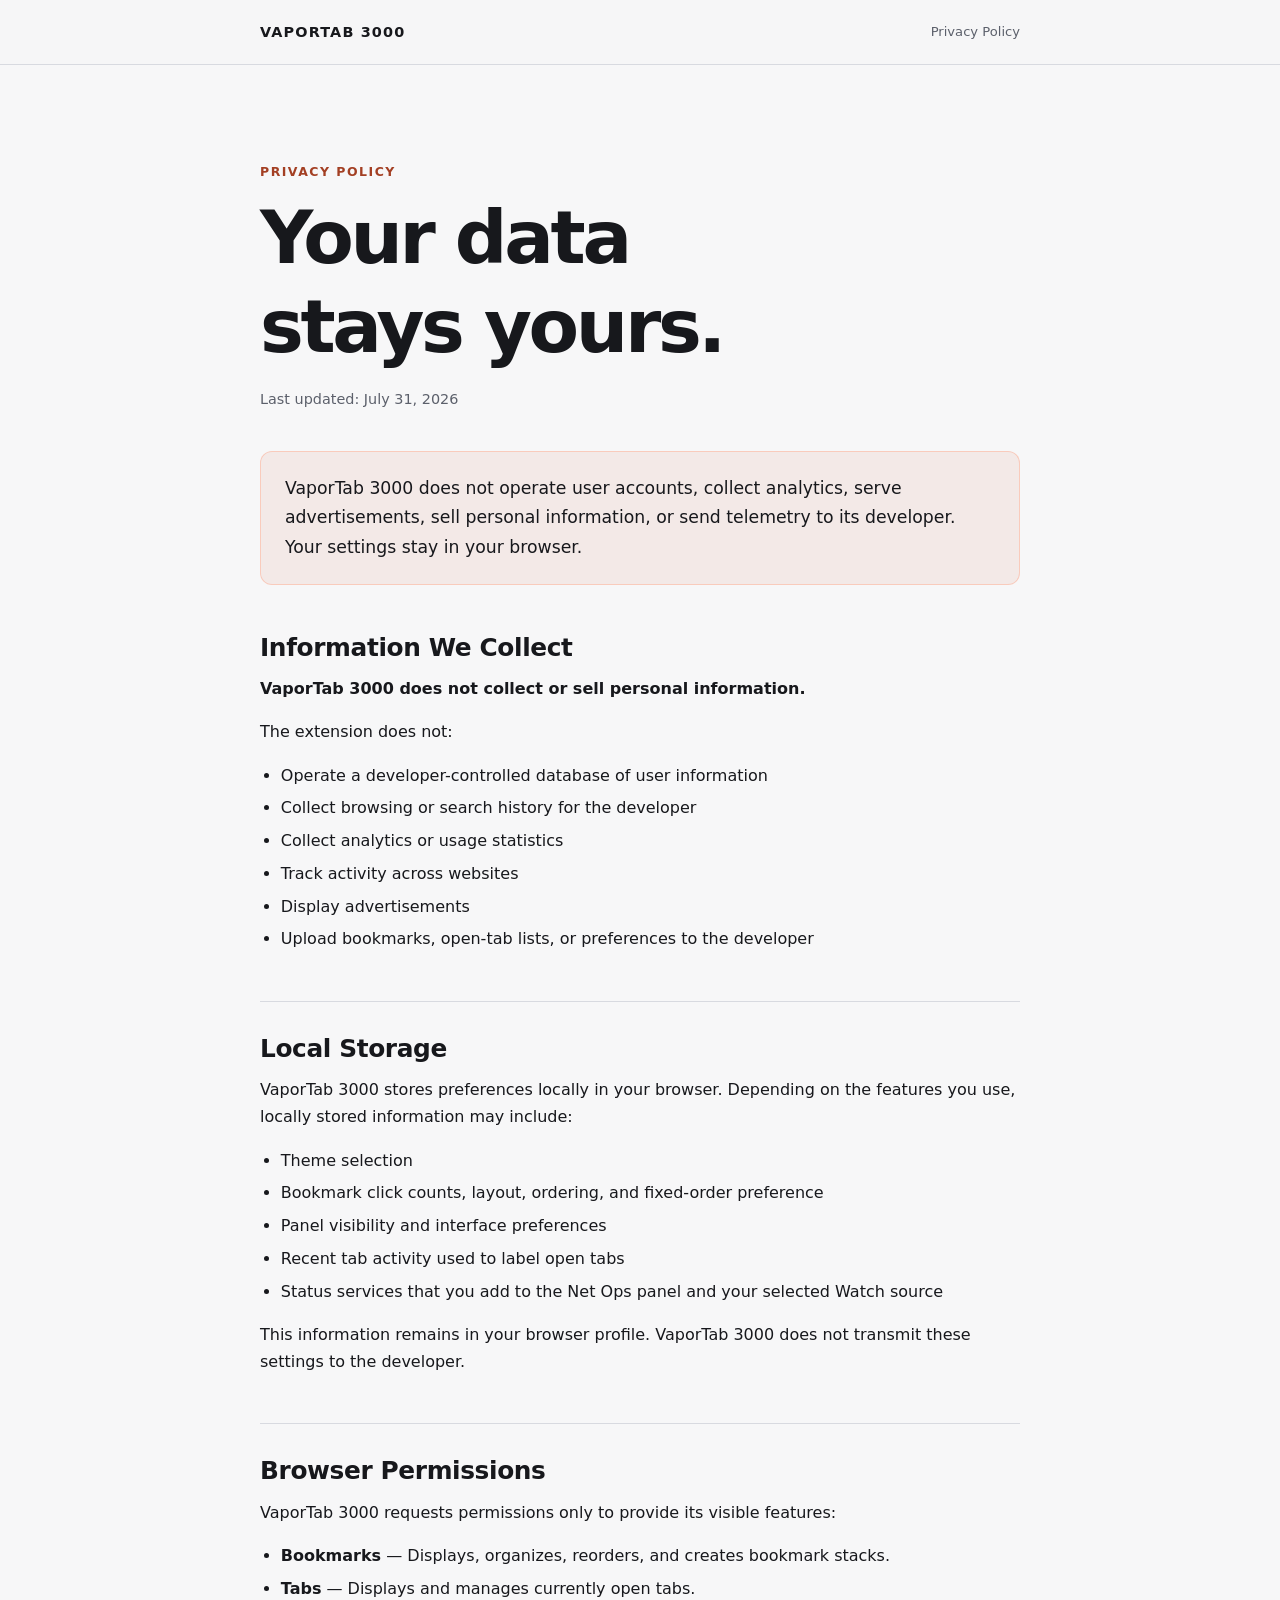
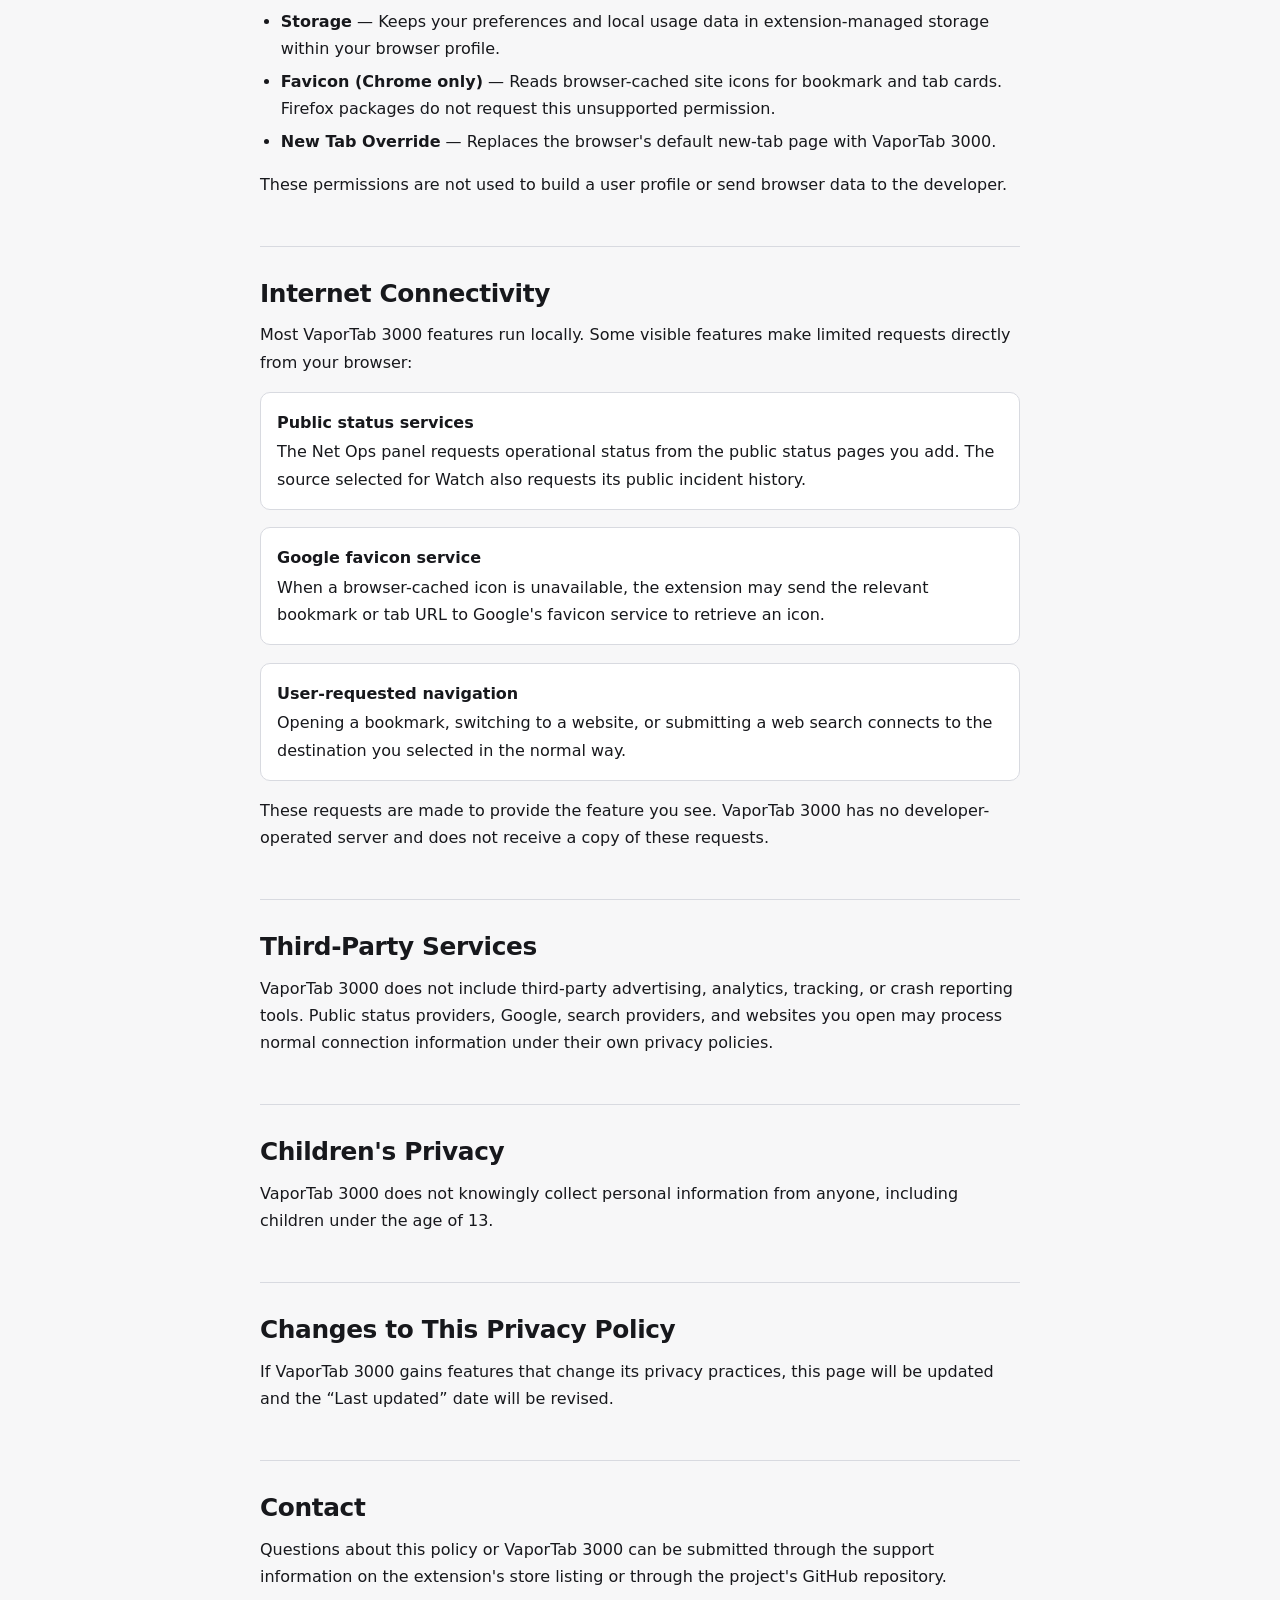
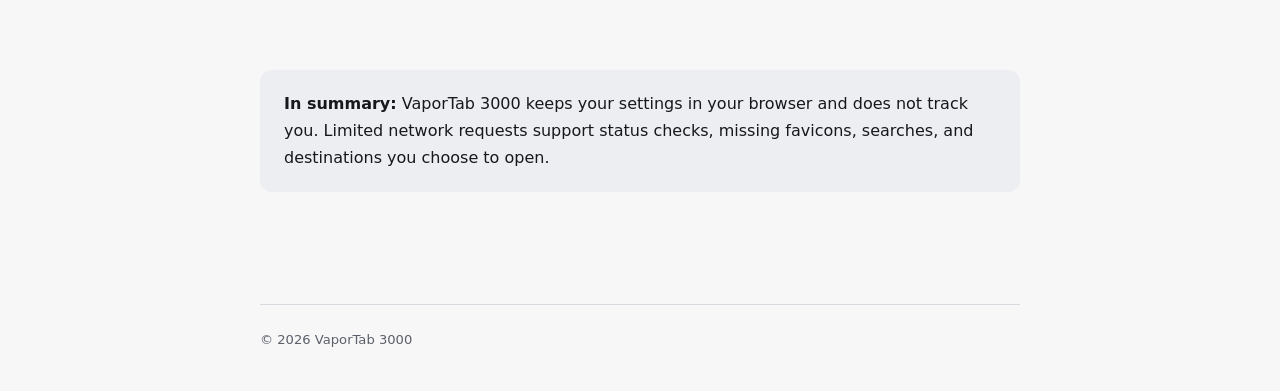
==== commit d315d3e0: "Add command palette and improve themes" ====
--- a/index.html
+++ b/index.html
@@ -261,7 +261,7 @@
   <main>
     <p class="eyebrow">Privacy Policy</p>
     <h1>Your data stays yours.</h1>
-    <p class="updated">Last updated: <time datetime="2026-07-24">July 24, 2026</time></p>
+    <p class="updated">Last updated: <time datetime="2026-07-31">July 31, 2026</time></p>
 
     <p class="summary">
       VaporTab 3000 does not operate user accounts, collect analytics, serve advertisements,
